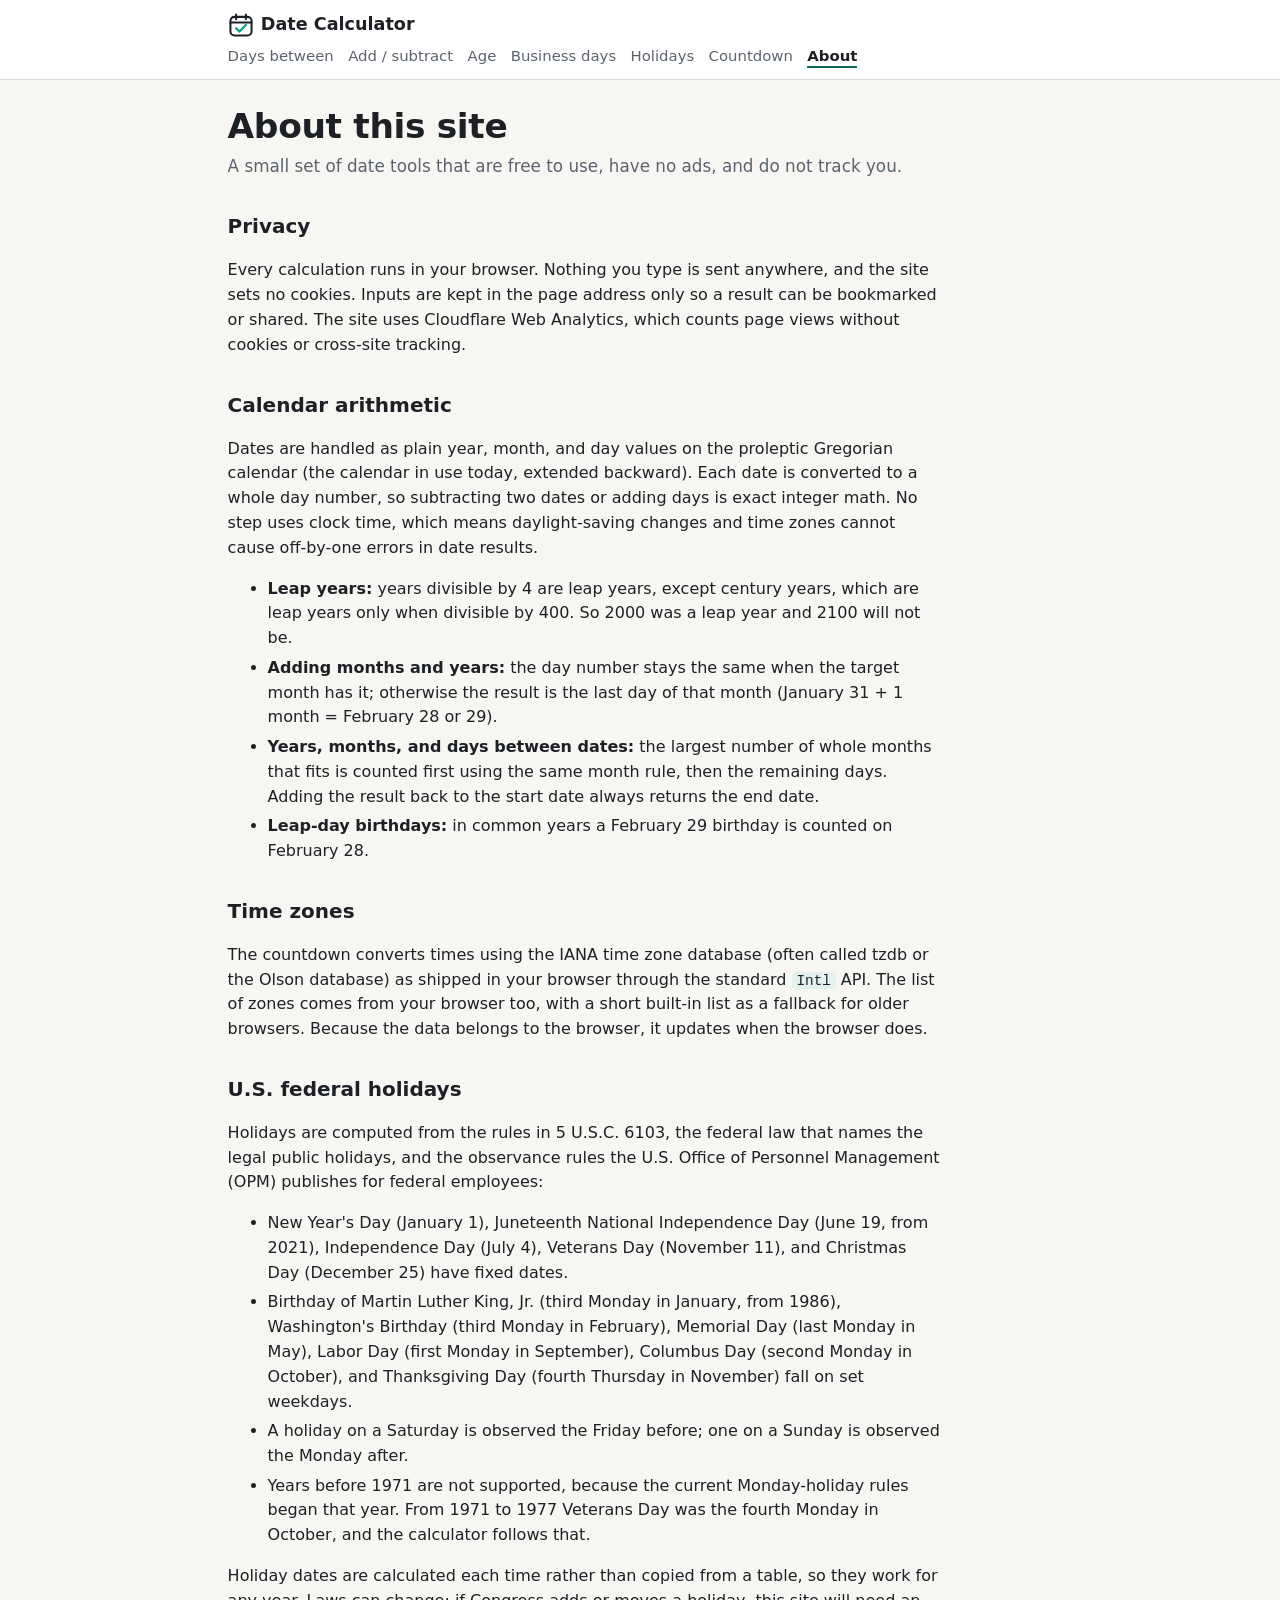
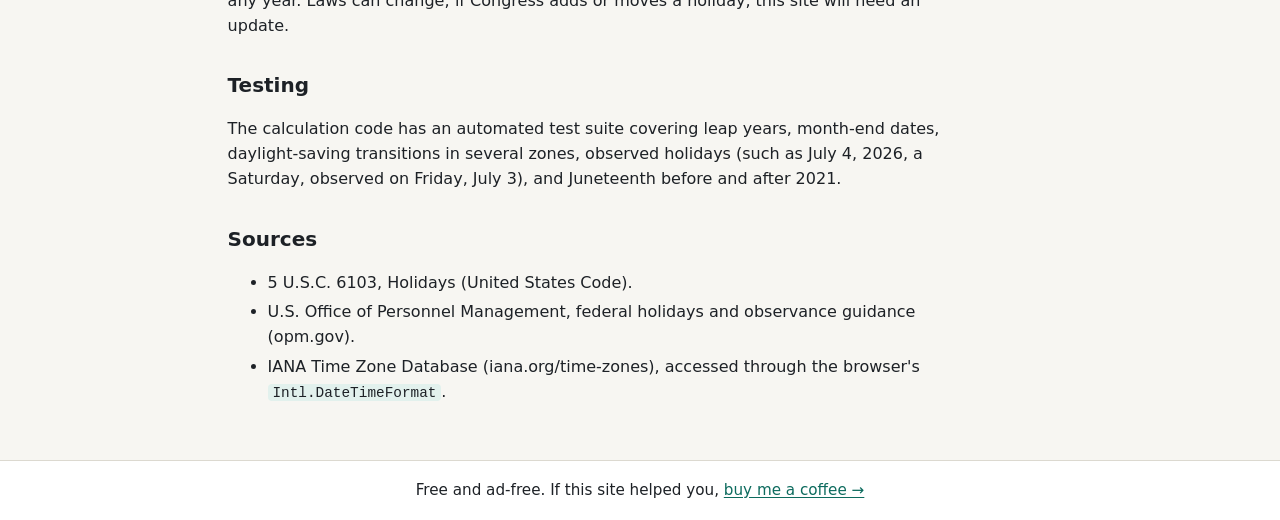
==== about/index.html @ c7fb90c3 "Build date calculator site: days between, add/subtract, age, business days, federal holidays, countd" ====
<!doctype html>
<html lang="en">
<head>
<meta charset="utf-8">
<meta name="viewport" content="width=device-width, initial-scale=1">
<title>About the Date Calculator – Methods and Sources</title>
<meta name="description" content="How this free, ad-free date calculator works: calendar arithmetic, month-end rules, time zones from the browser's IANA database, and OPM federal holiday rules.">
<link rel="canonical" href="https://date-calculator-2j5.pages.dev/about/">
<meta name="color-scheme" content="light dark">
<meta name="theme-color" content="#f7f6f2" media="(prefers-color-scheme: light)">
<meta name="theme-color" content="#12161b" media="(prefers-color-scheme: dark)">
<meta property="og:type" content="website">
<meta property="og:site_name" content="Date Calculator">
<meta property="og:title" content="About the Date Calculator – Methods and Sources">
<meta property="og:description" content="How this free, ad-free date calculator works: calendar arithmetic, month-end rules, time zones from the browser's IANA database, and OPM federal holiday rules.">
<meta property="og:url" content="https://date-calculator-2j5.pages.dev/about/">
<link rel="icon" href="/favicon.svg" type="image/svg+xml">
<link rel="stylesheet" href="/css/style.css">
</head>
<body>
<a class="skip" href="#main">Skip to content</a>
<header class="site-header">
<div class="wrap">
<a class="brand" href="/"><svg width="26" height="26" viewBox="0 0 32 32" aria-hidden="true" focusable="false"><rect x="3" y="6" width="26" height="23" rx="5" fill="none" stroke="currentColor" stroke-width="2.5"/><path d="M3 13h26M10 3v6M22 3v6" stroke="currentColor" stroke-width="2.5" stroke-linecap="round"/><path d="M10 20l4 4 8-8" fill="none" stroke="#0d9c86" stroke-width="2.8" stroke-linecap="round" stroke-linejoin="round"/></svg><span>Date Calculator</span></a>
<nav class="site-nav" aria-label="Calculators"><ul><li><a href="/days-between/">Days between</a></li><li><a href="/add-subtract/">Add / subtract</a></li><li><a href="/age/">Age</a></li><li><a href="/business-days/">Business days</a></li><li><a href="/federal-holidays/">Holidays</a></li><li><a href="/countdown/">Countdown</a></li><li><a href="/about/" aria-current="page">About</a></li></ul></nav>
</div>
</header>
<main id="main">
<div class="wrap">
<h1>About this site</h1>
<p class="lede">A small set of date tools that are free to use, have no ads, and do not track you.</p>
<div class="prose">
<h2>Privacy</h2>
<p>Every calculation runs in your browser. Nothing you type is sent anywhere, and the site sets no cookies. Inputs are kept in the page address only so a result can be bookmarked or shared. The site uses Cloudflare Web Analytics, which counts page views without cookies or cross-site tracking.</p>

<h2>Calendar arithmetic</h2>
<p>Dates are handled as plain year, month, and day values on the proleptic Gregorian calendar (the calendar in use today, extended backward). Each date is converted to a whole day number, so subtracting two dates or adding days is exact integer math. No step uses clock time, which means daylight-saving changes and time zones cannot cause off-by-one errors in date results.</p>
<ul>
<li><strong>Leap years:</strong> years divisible by 4 are leap years, except century years, which are leap years only when divisible by 400. So 2000 was a leap year and 2100 will not be.</li>
<li><strong>Adding months and years:</strong> the day number stays the same when the target month has it; otherwise the result is the last day of that month (January 31 + 1 month = February 28 or 29).</li>
<li><strong>Years, months, and days between dates:</strong> the largest number of whole months that fits is counted first using the same month rule, then the remaining days. Adding the result back to the start date always returns the end date.</li>
<li><strong>Leap-day birthdays:</strong> in common years a February 29 birthday is counted on February 28.</li>
</ul>

<h2>Time zones</h2>
<p>The countdown converts times using the IANA time zone database (often called tzdb or the Olson database) as shipped in your browser through the standard <code>Intl</code> API. The list of zones comes from your browser too, with a short built-in list as a fallback for older browsers. Because the data belongs to the browser, it updates when the browser does.</p>

<h2>U.S. federal holidays</h2>
<p>Holidays are computed from the rules in 5 U.S.C. 6103, the federal law that names the legal public holidays, and the observance rules the U.S. Office of Personnel Management (OPM) publishes for federal employees:</p>
<ul>
<li>New Year's Day (January 1), Juneteenth National Independence Day (June 19, from 2021), Independence Day (July 4), Veterans Day (November 11), and Christmas Day (December 25) have fixed dates.</li>
<li>Birthday of Martin Luther King, Jr. (third Monday in January, from 1986), Washington's Birthday (third Monday in February), Memorial Day (last Monday in May), Labor Day (first Monday in September), Columbus Day (second Monday in October), and Thanksgiving Day (fourth Thursday in November) fall on set weekdays.</li>
<li>A holiday on a Saturday is observed the Friday before; one on a Sunday is observed the Monday after.</li>
<li>Years before 1971 are not supported, because the current Monday-holiday rules began that year. From 1971 to 1977 Veterans Day was the fourth Monday in October, and the calculator follows that.</li>
</ul>
<p>Holiday dates are calculated each time rather than copied from a table, so they work for any year. Laws can change; if Congress adds or moves a holiday, this site will need an update.</p>

<h2>Testing</h2>
<p>The calculation code has an automated test suite covering leap years, month-end dates, daylight-saving transitions in several zones, observed holidays (such as July 4, 2026, a Saturday, observed on Friday, July 3), and Juneteenth before and after 2021.</p>

<h2>Sources</h2>
<ul>
<li>5 U.S.C. 6103, Holidays (United States Code).</li>
<li>U.S. Office of Personnel Management, federal holidays and observance guidance (opm.gov).</li>
<li>IANA Time Zone Database (iana.org/time-zones), accessed through the browser's <code>Intl.DateTimeFormat</code>.</li>
</ul>
</div>
</div>
</main>
<footer class="site-footer">
<div class="wrap"><p>Free and ad-free. If this site helped you, <a href="https://ko-fi.com/marcustravis" rel="noopener" target="_blank">buy me a coffee →</a></p></div>
</footer>
<!-- Cloudflare Web Analytics --><script type='module' src='https://static.cloudflareinsights.com/beacon.min.js' data-cf-beacon='{"token": "665539911fd54c88980aae41dd509ef1"}'></script><!-- End Cloudflare Web Analytics -->
</body>
</html>
---- css/style.css ----
/* Date calculator styles. Light and dark follow the system setting. */
:root {
  color-scheme: light dark;
  --bg: #f7f6f2;
  --surface: #ffffff;
  --text: #1d2126;
  --muted: #5b636e;
  --line: #dcd9d0;
  --accent: #0d6b5e;
  --accent-ink: #ffffff;
  --accent-soft: #e2f1ed;
  --warn: #8a4b00;
  --focus: #e0a100;
  --radius: 12px;
  --shadow: 0 1px 2px rgba(0, 0, 0, .05), 0 4px 16px rgba(0, 0, 0, .04);
  --mono: ui-monospace, SFMono-Regular, Menlo, Consolas, monospace;
}
@media (prefers-color-scheme: dark) {
  :root {
    --bg: #12161b;
    --surface: #1b2128;
    --text: #e8eaed;
    --muted: #a3acb8;
    --line: #2f3843;
    --accent: #4fc3ae;
    --accent-ink: #0b1a17;
    --accent-soft: #19332e;
    --warn: #f0b35a;
    --shadow: none;
  }
}
*, *::before, *::after { box-sizing: border-box; }
html { -webkit-text-size-adjust: 100%; }
body {
  margin: 0;
  font: 16px/1.55 system-ui, -apple-system, "Segoe UI", Roboto, "Helvetica Neue", Arial, sans-serif;
  background: var(--bg);
  color: var(--text);
  display: flex;
  flex-direction: column;
  min-height: 100vh;
}
a { color: var(--accent); text-underline-offset: 2px; }
a:hover { text-decoration-thickness: 2px; }
:focus-visible { outline: 3px solid var(--focus); outline-offset: 2px; border-radius: 4px; }
.skip { position: absolute; left: -999px; top: 0; background: var(--surface); padding: .5rem 1rem; z-index: 10; }
.skip:focus { left: .5rem; top: .5rem; }
.wrap { width: 100%; max-width: 860px; margin: 0 auto; padding: 0 1.1rem; }

.site-header { border-bottom: 1px solid var(--line); background: var(--surface); }
.site-header .wrap { display: flex; flex-wrap: wrap; align-items: center; gap: .4rem 1.2rem; padding-top: .7rem; padding-bottom: .7rem; }
.brand { font-weight: 700; font-size: 1.1rem; color: var(--text); text-decoration: none; display: inline-flex; align-items: center; gap: .45rem; margin-right: auto; }
.brand svg { flex: none; }
.site-nav ul { list-style: none; display: flex; flex-wrap: wrap; gap: .15rem .9rem; margin: 0; padding: 0; font-size: .93rem; }
.site-nav a { color: var(--muted); text-decoration: none; padding: .2rem 0; }
.site-nav a:hover, .site-nav a[aria-current="page"] { color: var(--text); }
.site-nav a[aria-current="page"] { font-weight: 600; box-shadow: inset 0 -2px 0 var(--accent); }

main { flex: 1; padding: 1.6rem 0 2.5rem; }
h1 { font-size: clamp(1.6rem, 4.5vw, 2.15rem); line-height: 1.2; margin: 0 0 .4rem; letter-spacing: -.01em; }
h2 { font-size: 1.25rem; margin: 2rem 0 .6rem; }
h3 { font-size: 1.05rem; margin: 1.2rem 0 .4rem; }
.lede { color: var(--muted); margin: 0 0 1.4rem; font-size: 1.05rem; }

.card { background: var(--surface); border: 1px solid var(--line); border-radius: var(--radius); padding: 1.2rem; box-shadow: var(--shadow); }
.card + .card { margin-top: 1rem; }

form .row { display: grid; grid-template-columns: repeat(auto-fit, minmax(170px, 1fr)); gap: .9rem 1rem; align-items: end; }
.field { display: flex; flex-direction: column; gap: .3rem; min-width: 0; }
.field label, .field .label { font-weight: 600; font-size: .92rem; }
.hint { color: var(--muted); font-size: .85rem; }
input, select, button { font: inherit; color: inherit; }
input[type="date"], input[type="time"], input[type="number"], input[type="text"], select {
  width: 100%; padding: .55rem .65rem; border: 1px solid var(--line); border-radius: 8px;
  background: var(--bg); min-height: 2.6rem;
}
input:focus-visible, select:focus-visible { border-color: var(--accent); }
.check { display: flex; align-items: center; gap: .5rem; margin-top: .9rem; }
.check input { width: 1.1rem; height: 1.1rem; accent-color: var(--accent); }
fieldset { border: 0; padding: 0; margin: 0; min-width: 0; }
legend { font-weight: 600; font-size: .92rem; padding: 0; margin-bottom: .3rem; }
.segmented { display: inline-flex; border: 1px solid var(--line); border-radius: 999px; padding: 3px; background: var(--bg); flex-wrap: wrap; }
.segmented label { position: relative; }
.segmented input { position: absolute; opacity: 0; inset: 0; }
.segmented span { display: block; padding: .35rem .9rem; border-radius: 999px; cursor: pointer; font-size: .93rem; }
.segmented input:checked + span { background: var(--accent); color: var(--accent-ink); font-weight: 600; }
.segmented input:focus-visible + span { outline: 3px solid var(--focus); }

.actions { display: flex; flex-wrap: wrap; gap: .6rem; margin-top: 1rem; }
.btn { border: 1px solid var(--accent); background: var(--accent); color: var(--accent-ink); padding: .5rem 1rem; border-radius: 8px; font-weight: 600; cursor: pointer; min-height: 2.5rem; }
.btn.secondary { background: transparent; color: var(--accent); }
.btn:hover { filter: brightness(1.07); }

.result { margin-top: 1.2rem; }
.result[hidden] { display: none; }
.big { font-size: clamp(1.7rem, 6vw, 2.4rem); font-weight: 700; line-height: 1.15; margin: 0; font-variant-numeric: tabular-nums; }
.sub { color: var(--muted); margin: .25rem 0 0; }
.stats { display: grid; grid-template-columns: repeat(auto-fit, minmax(150px, 1fr)); gap: .7rem; margin: 1rem 0 0; padding: 0; list-style: none; }
.stats li { background: var(--accent-soft); border-radius: 10px; padding: .7rem .85rem; }
.stats .k { display: block; font-size: .8rem; color: var(--muted); text-transform: uppercase; letter-spacing: .04em; }
.stats .v { display: block; font-weight: 700; font-size: 1.1rem; font-variant-numeric: tabular-nums; }
.error { color: var(--warn); font-weight: 600; margin: .8rem 0 0; }
.error:empty { display: none; }
.note { font-size: .9rem; color: var(--muted); }

table { width: 100%; border-collapse: collapse; font-variant-numeric: tabular-nums; }
th, td { text-align: left; padding: .55rem .5rem; border-bottom: 1px solid var(--line); vertical-align: top; }
th { font-size: .82rem; text-transform: uppercase; letter-spacing: .04em; color: var(--muted); }
.table-scroll { overflow-x: auto; }
.tag { display: inline-block; font-size: .75rem; padding: .05rem .45rem; border-radius: 999px; background: var(--accent-soft); color: var(--text); margin-left: .3rem; white-space: nowrap; }

.countdown { display: grid; grid-template-columns: repeat(4, 1fr); gap: .6rem; margin: .8rem 0 0; text-align: center; }
.countdown div { background: var(--accent-soft); border-radius: 10px; padding: .8rem .3rem; }
.countdown .n { display: block; font-size: clamp(1.6rem, 7vw, 2.6rem); font-weight: 700; font-variant-numeric: tabular-nums; line-height: 1.1; }
.countdown .u { font-size: .8rem; color: var(--muted); text-transform: uppercase; letter-spacing: .05em; }

.tools { display: grid; grid-template-columns: repeat(auto-fit, minmax(240px, 1fr)); gap: 1rem; list-style: none; padding: 0; margin: 0; }
.tools a { display: block; height: 100%; text-decoration: none; color: var(--text); background: var(--surface); border: 1px solid var(--line); border-radius: var(--radius); padding: 1.1rem; box-shadow: var(--shadow); transition: border-color .15s; }
.tools a:hover { border-color: var(--accent); }
.tools strong { display: block; font-size: 1.05rem; margin-bottom: .25rem; color: var(--accent); }
.tools span { color: var(--muted); font-size: .94rem; }

.prose { max-width: 70ch; }
.prose li { margin: .3rem 0; }
code { font-family: var(--mono); font-size: .9em; background: var(--accent-soft); padding: .05rem .3rem; border-radius: 4px; }

.site-footer { border-top: 1px solid var(--line); background: var(--surface); padding: 1.1rem 0; font-size: .95rem; text-align: center; }
.site-footer p { margin: 0; }
.visually-hidden { position: absolute !important; width: 1px; height: 1px; overflow: hidden; clip: rect(0 0 0 0); white-space: nowrap; }
@media (prefers-reduced-motion: reduce) { * { transition: none !important; } }
@media print { .site-header, .site-footer, .actions { display: none; } }
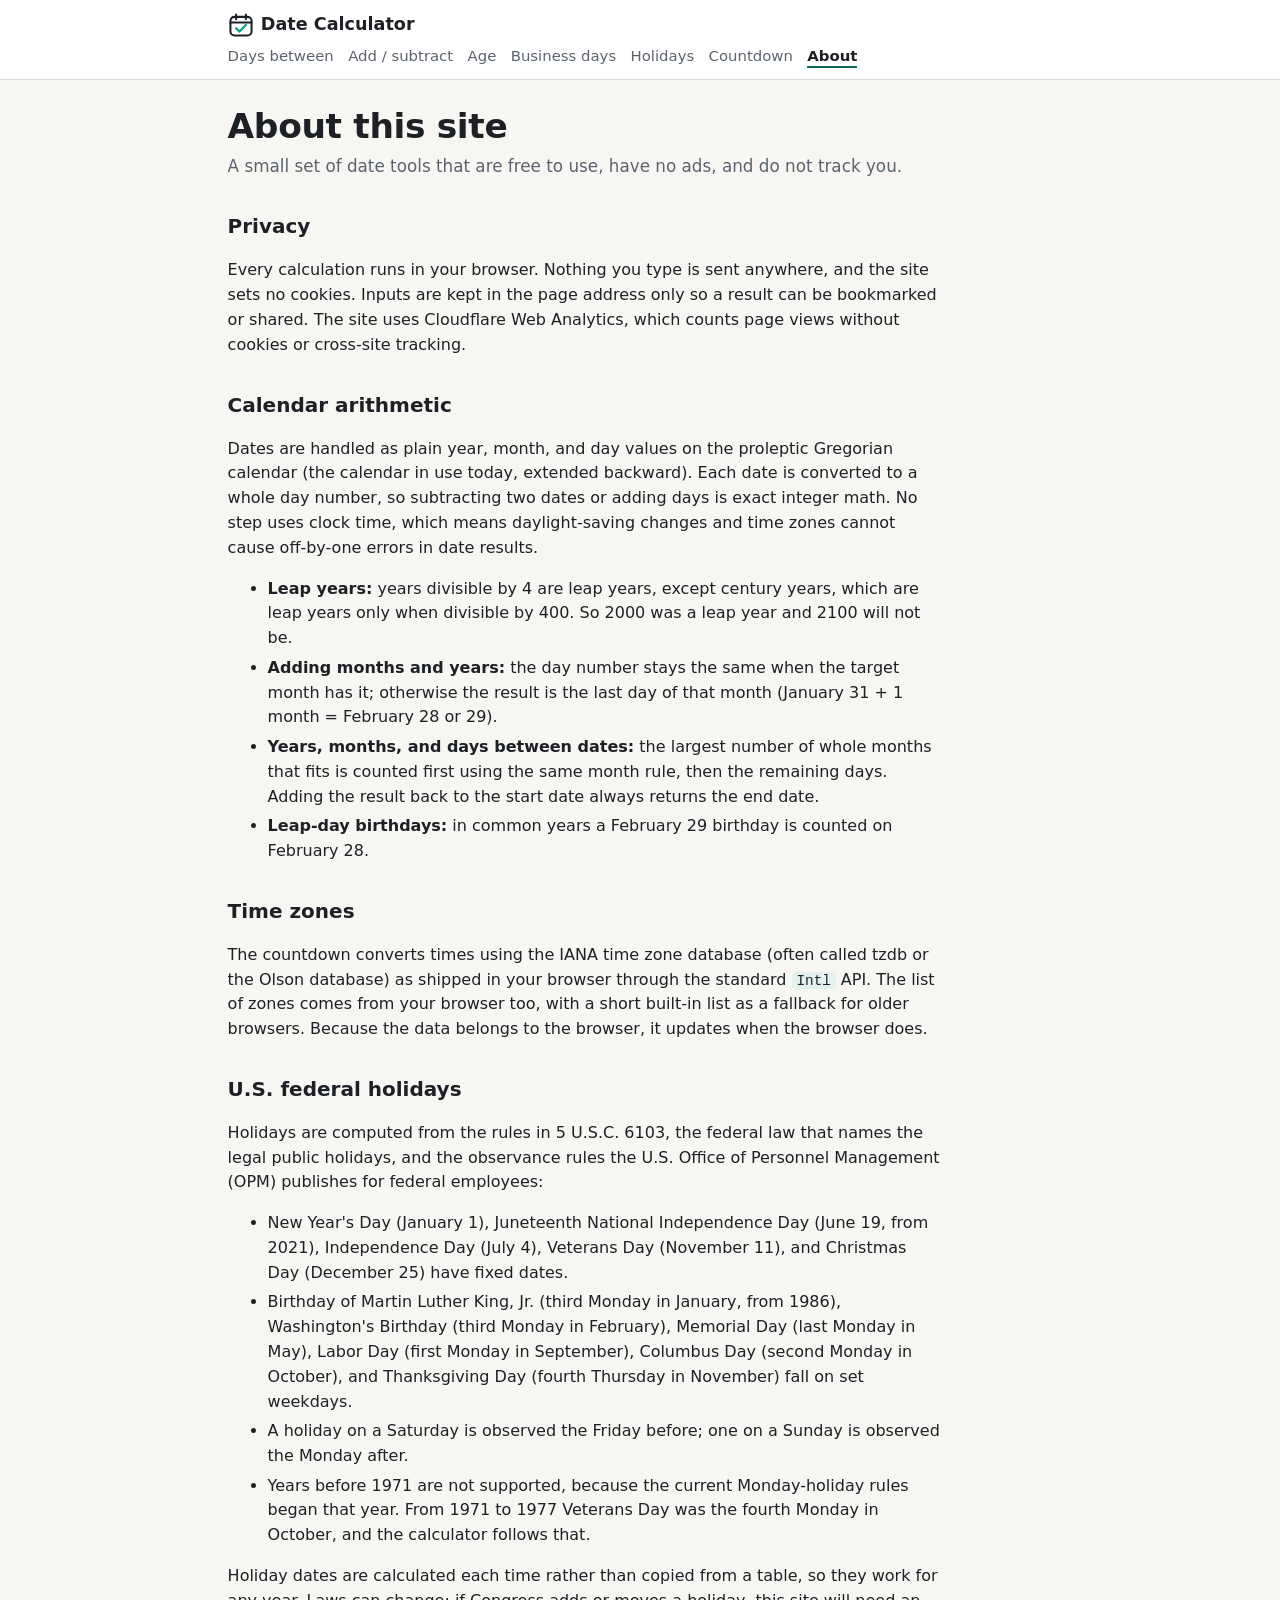
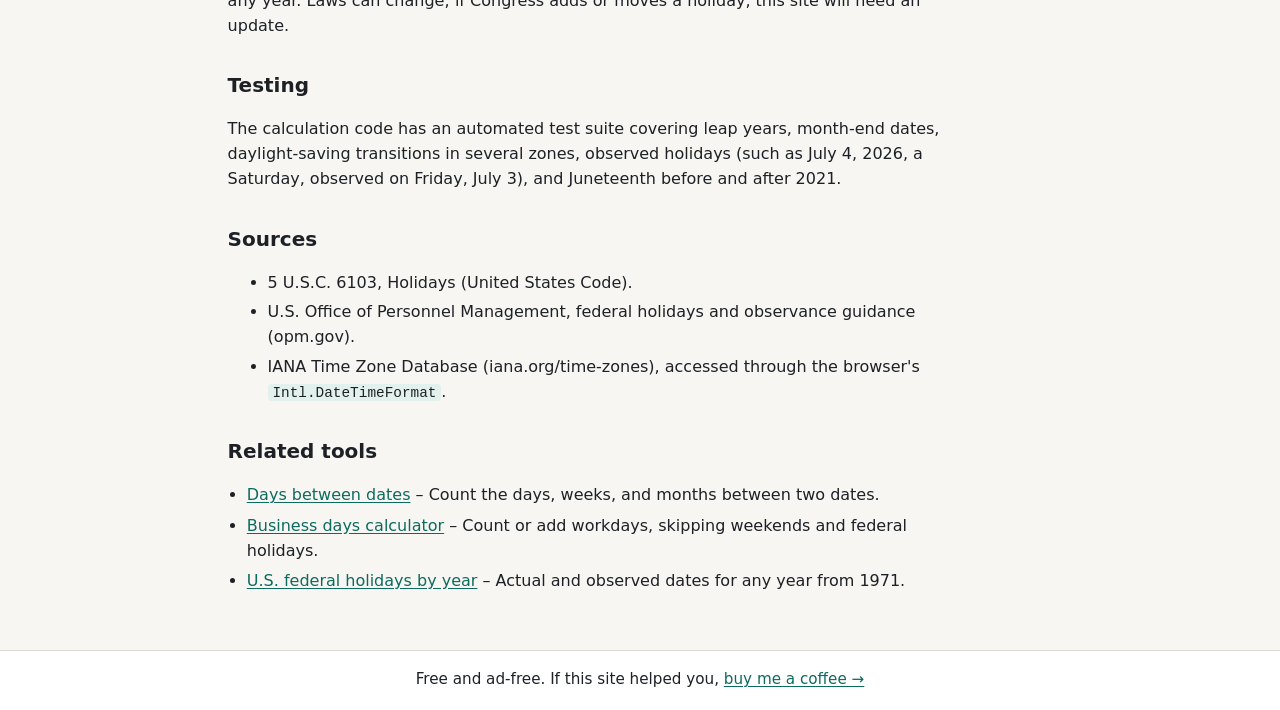
==== commit 8d243aa4: "SEO and AI-search pass: answers, FAQs, JSON-LD, llms.txt, crawler-friendly robots.txt - Short plain-" ====
--- a/about/index.html
+++ b/about/index.html
@@ -3,19 +3,52 @@
 <head>
 <meta charset="utf-8">
 <meta name="viewport" content="width=device-width, initial-scale=1">
-<title>About the Date Calculator – Methods and Sources</title>
+<title>About the Date Calculator – Methods, Sources & Privacy</title>
 <meta name="description" content="How this free, ad-free date calculator works: calendar arithmetic, month-end rules, time zones from the browser's IANA database, and OPM federal holiday rules.">
-<link rel="canonical" href="https://date-calculator-2j5.pages.dev/about/">
+<link rel="canonical" href="https://dayspan.pages.dev/about/">
+<meta name="google-site-verification" content="DBsd4dRo6CszvxQNH2xXlYTnwq2I4v30uIsV_nwwEc8">
 <meta name="color-scheme" content="light dark">
 <meta name="theme-color" content="#f7f6f2" media="(prefers-color-scheme: light)">
 <meta name="theme-color" content="#12161b" media="(prefers-color-scheme: dark)">
 <meta property="og:type" content="website">
 <meta property="og:site_name" content="Date Calculator">
-<meta property="og:title" content="About the Date Calculator – Methods and Sources">
+<meta property="og:title" content="About the Date Calculator – Methods, Sources & Privacy">
 <meta property="og:description" content="How this free, ad-free date calculator works: calendar arithmetic, month-end rules, time zones from the browser's IANA database, and OPM federal holiday rules.">
-<meta property="og:url" content="https://date-calculator-2j5.pages.dev/about/">
+<meta property="og:url" content="https://dayspan.pages.dev/about/">
+<meta property="og:image" content="https://dayspan.pages.dev/og.png">
+<meta property="og:image:width" content="1200">
+<meta property="og:image:height" content="630">
+<meta property="og:image:alt" content="Dayspan – free, ad-free date, age and business-day calculator">
+<meta name="twitter:card" content="summary_large_image">
+<meta name="twitter:title" content="About the Date Calculator – Methods, Sources & Privacy">
+<meta name="twitter:description" content="How this free, ad-free date calculator works: calendar arithmetic, month-end rules, time zones from the browser's IANA database, and OPM federal holiday rules.">
+<meta name="twitter:image" content="https://dayspan.pages.dev/og.png">
 <link rel="icon" href="/favicon.svg" type="image/svg+xml">
 <link rel="stylesheet" href="/css/style.css">
+<script type="application/ld+json">
+{
+ "@context": "https://schema.org",
+ "@graph": [
+  {
+   "@type": "BreadcrumbList",
+   "itemListElement": [
+    {
+     "@type": "ListItem",
+     "position": 1,
+     "name": "Home",
+     "item": "https://dayspan.pages.dev/"
+    },
+    {
+     "@type": "ListItem",
+     "position": 2,
+     "name": "About",
+     "item": "https://dayspan.pages.dev/about/"
+    }
+   ]
+  }
+ ]
+}
+</script>
 </head>
 <body>
 <a class="skip" href="#main">Skip to content</a>
@@ -65,11 +98,15 @@
 <li>IANA Time Zone Database (iana.org/time-zones), accessed through the browser's <code>Intl.DateTimeFormat</code>.</li>
 </ul>
 </div>
+<nav class="related" aria-label="Related tools">
+<h2>Related tools</h2>
+<ul><li><a href="/days-between/">Days between dates</a> – Count the days, weeks, and months between two dates.</li><li><a href="/business-days/">Business days calculator</a> – Count or add workdays, skipping weekends and federal holidays.</li><li><a href="/federal-holidays/">U.S. federal holidays by year</a> – Actual and observed dates for any year from 1971.</li></ul>
+</nav>
 </div>
 </main>
 <footer class="site-footer">
 <div class="wrap"><p>Free and ad-free. If this site helped you, <a href="https://ko-fi.com/marcustravis" rel="noopener" target="_blank">buy me a coffee →</a></p></div>
 </footer>
-<!-- Cloudflare Web Analytics --><script type='module' src='https://static.cloudflareinsights.com/beacon.min.js' data-cf-beacon='{"token": "665539911fd54c88980aae41dd509ef1"}'></script><!-- End Cloudflare Web Analytics -->
+<!-- Cloudflare Web Analytics --><script type='module' src='https://static.cloudflareinsights.com/beacon.min.js' data-cf-beacon='{"token": "3dbb958472354855997a872388f9053f"}'></script><!-- End Cloudflare Web Analytics -->
 </body>
 </html>
--- a/css/style.css
+++ b/css/style.css
@@ -129,3 +129,11 @@
 .visually-hidden { position: absolute !important; width: 1px; height: 1px; overflow: hidden; clip: rect(0 0 0 0); white-space: nowrap; }
 @media (prefers-reduced-motion: reduce) { * { transition: none !important; } }
 @media print { .site-header, .site-footer, .actions { display: none; } }
+
+/* Short answer, FAQ, and related links */
+.answer { max-width: 70ch; margin: 0 0 1.4rem; padding: .8rem 1rem; background: var(--surface); border: 1px solid var(--line); border-left: 3px solid var(--accent); border-radius: var(--radius); }
+.faq h3 { font-size: 1.02rem; margin: 1.3rem 0 .3rem; }
+.faq p { margin: 0 0 .6rem; }
+.related { max-width: 70ch; margin-top: 2rem; }
+.related ul { padding-left: 1.2rem; }
+.related li { margin: .35rem 0; }
